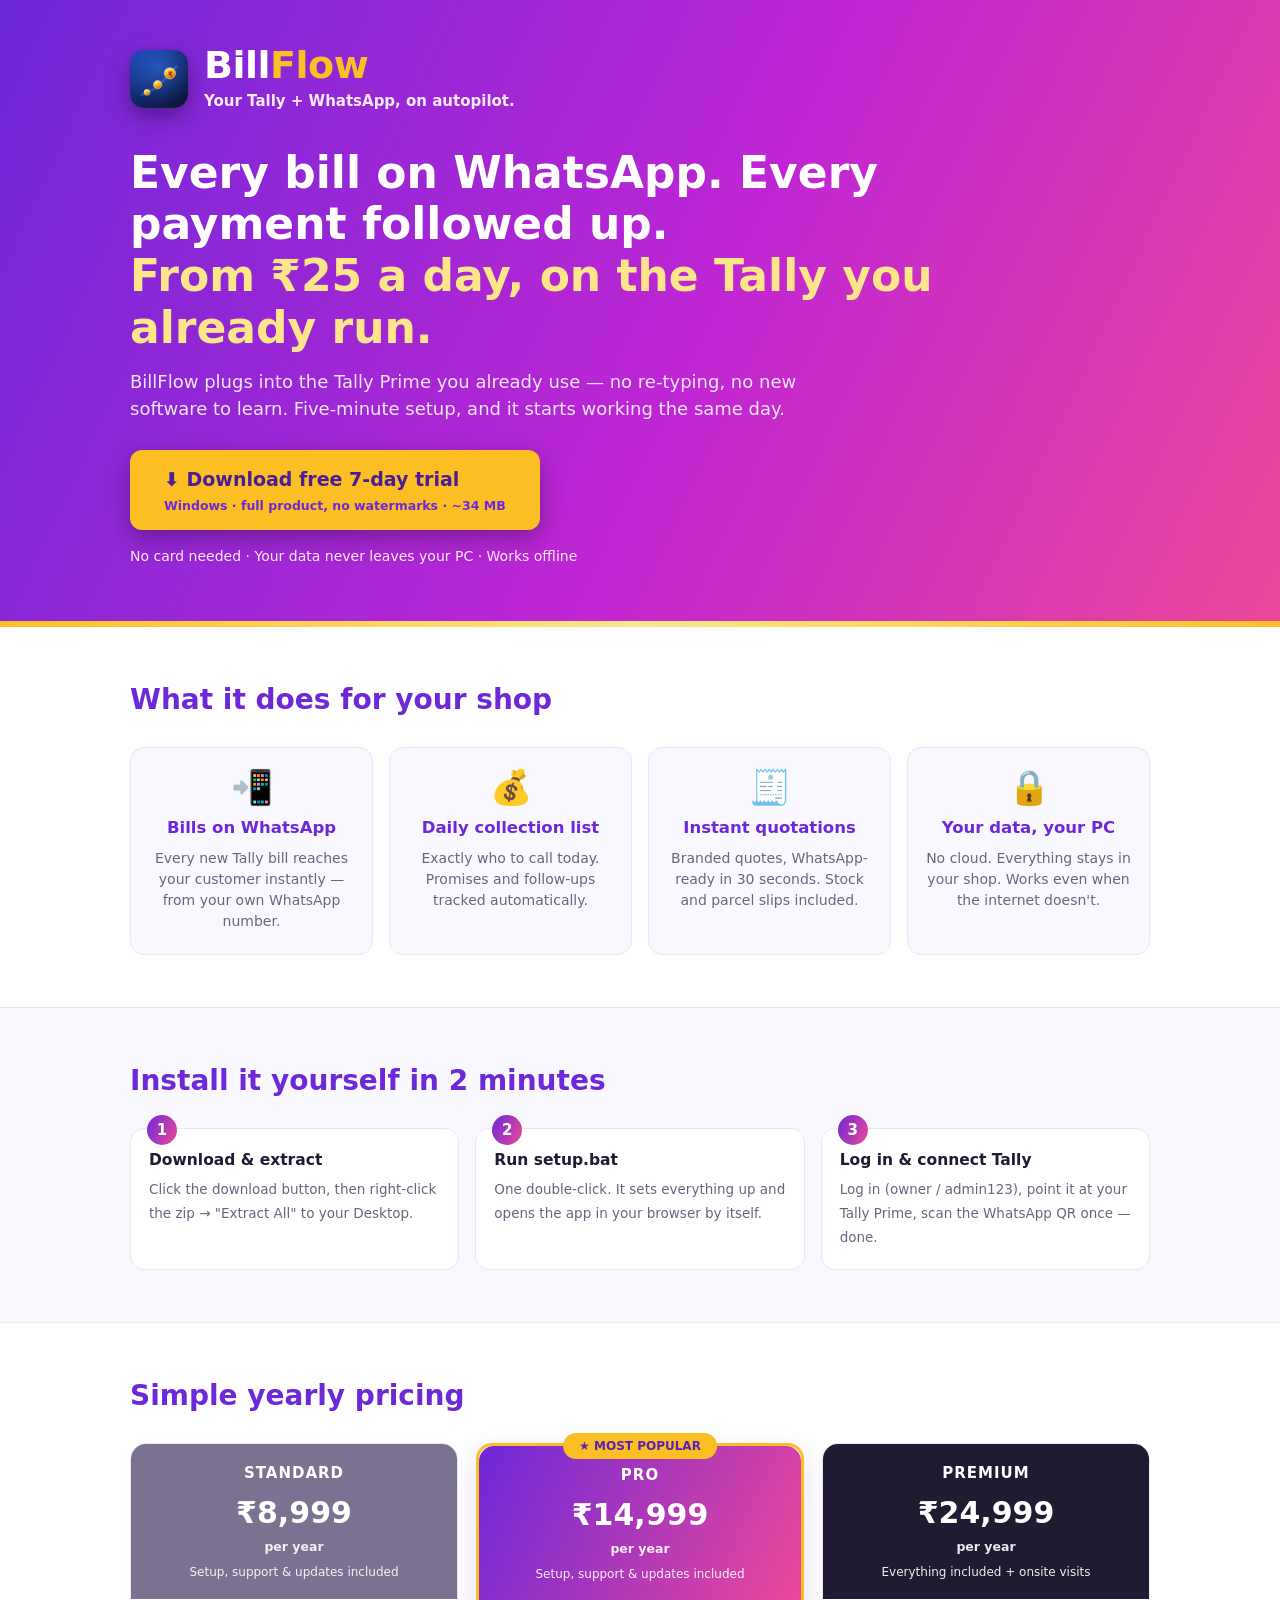
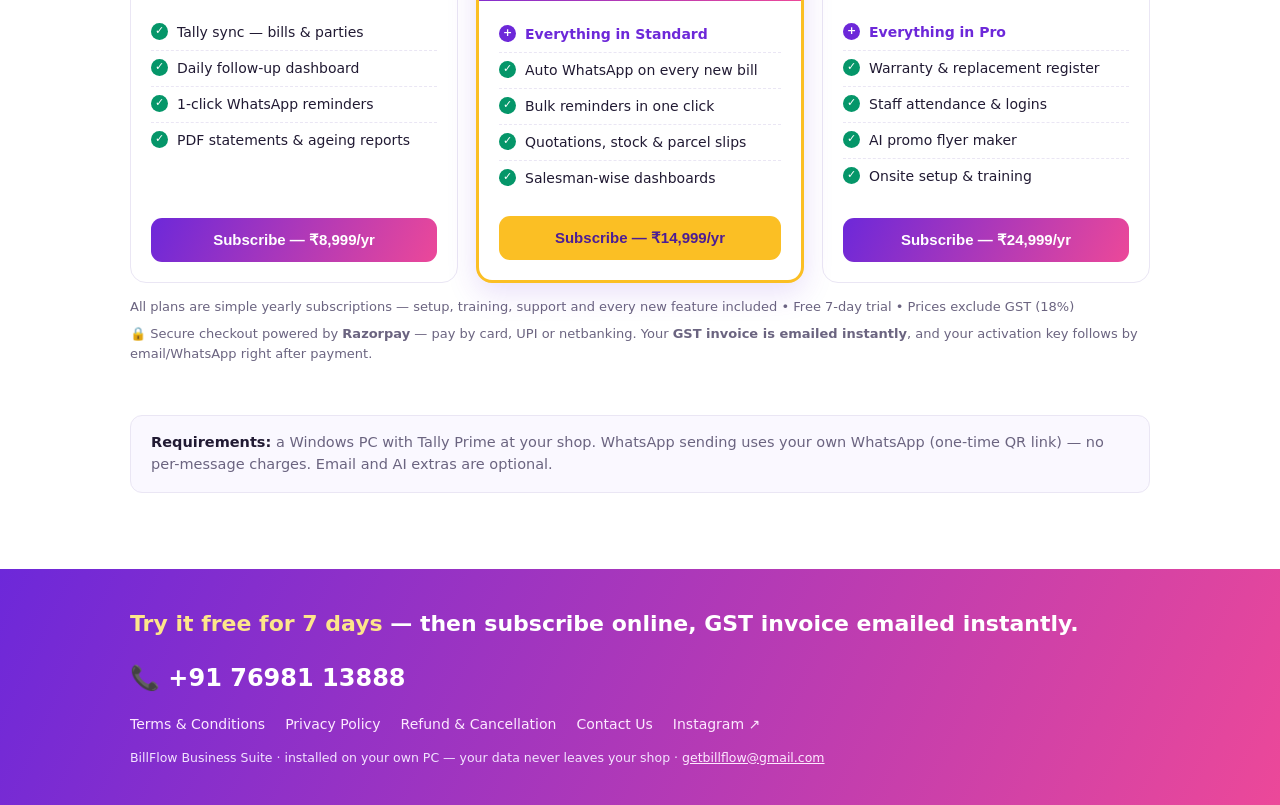
==== index.html @ 94cee465 "Swap LinkedIn for Instagram across site" ====
<!DOCTYPE html>
<html lang="en">
<head>
<meta charset="UTF-8">
<meta name="viewport" content="width=device-width, initial-scale=1">
<title>BillFlow — Your Tally + WhatsApp, on autopilot</title>
<meta name="description" content="BillFlow sends every Tally bill on WhatsApp and follows up every payment, automatically. Free 7-day trial for Windows + Tally Prime.">
<link rel="icon" href="icon.svg" type="image/svg+xml">
<style>
  :root{
    --g1:#6d28d9; --g2:#c026d3; --g3:#ec4899;
    --gold:#fbbf24; --gold-lt:#fde68a;
    --ink:#211a33; --muted:#6b6480; --line:#eae6f4; --bg:#faf8ff; --green:#059669;
  }
  *{margin:0;padding:0;box-sizing:border-box}
  body{font-family:'Segoe UI',system-ui,Arial,sans-serif;color:var(--ink);background:#fff;line-height:1.5}
  .wrap{max-width:1060px;margin:0 auto;padding:0 20px}

  header{background:linear-gradient(115deg,var(--g1) 0%,var(--g2) 55%,var(--g3) 100%);color:#fff;padding:46px 0 60px;position:relative}
  header::after{content:"";position:absolute;left:0;right:0;bottom:0;height:6px;background:linear-gradient(90deg,var(--gold),var(--gold-lt),var(--gold))}
  .brandrow{display:flex;align-items:center;gap:16px;margin-bottom:34px}
  .brandrow img{width:58px;height:58px;border-radius:14px;box-shadow:0 8px 22px rgba(0,0,0,.35)}
  .brandname{font-size:38px;font-weight:800;letter-spacing:-.5px;line-height:1}
  .brandname span{color:var(--gold)}
  .brandtag{font-size:15px;color:#fde9ff;margin-top:6px;font-weight:600}
  h1{font-size:clamp(28px,4.5vw,44px);font-weight:800;line-height:1.18;max-width:820px}
  h1 em{color:var(--gold-lt);font-style:normal}
  .sub{margin-top:14px;font-size:18px;color:#f3e4ff;max-width:720px}
  .cta{display:inline-block;margin-top:28px;background:var(--gold);color:#4c1d95;font-size:19px;font-weight:800;
       padding:15px 34px;border-radius:12px;text-decoration:none;box-shadow:0 8px 24px rgba(0,0,0,.3)}
  .cta:hover{background:var(--gold-lt)}
  .cta small{display:block;font-size:12.5px;font-weight:600;margin-top:3px;color:#6d28d9}
  .trust{margin-top:16px;font-size:14px;color:#fde9ff}

  section{padding:52px 0}
  section h2{font-size:28px;font-weight:800;color:var(--g1);margin-bottom:26px}
  .cards{display:grid;grid-template-columns:repeat(auto-fit,minmax(220px,1fr));gap:16px}
  .card{background:var(--bg);border:1px solid var(--line);border-radius:14px;padding:22px 18px;text-align:center}
  .card .ico{font-size:34px;line-height:1}
  .card h3{font-size:16.5px;font-weight:800;color:var(--g1);margin-top:12px}
  .card p{font-size:14px;color:var(--muted);margin-top:7px}

  .steps{background:var(--bg);border-top:1px solid var(--line);border-bottom:1px solid var(--line)}
  .steps ol{list-style:none;display:grid;grid-template-columns:repeat(auto-fit,minmax(240px,1fr));gap:16px;counter-reset:s}
  .steps li{background:#fff;border:1px solid var(--line);border-radius:14px;padding:20px 18px;counter-increment:s;position:relative}
  .steps li::before{content:counter(s);position:absolute;top:-14px;left:16px;width:30px;height:30px;border-radius:50%;
    background:linear-gradient(115deg,var(--g1),var(--g3));color:#fff;font-weight:800;display:flex;align-items:center;justify-content:center;font-size:15px}
  .steps li b{display:block;margin-bottom:5px;color:var(--ink);font-size:15.5px}
  .steps li span{font-size:13.5px;color:var(--muted)}

  .pricing{display:grid;grid-template-columns:repeat(auto-fit,minmax(250px,1fr));gap:18px;align-items:stretch}
  .tier{border:1px solid var(--line);border-radius:16px;display:flex;flex-direction:column;background:#fff;overflow:visible}
  .tier .top{padding:18px;color:#fff;text-align:center;border-radius:15px 15px 0 0}
  .tier.std .top{background:#7a7290}
  .tier.pro .top{background:linear-gradient(115deg,var(--g1),var(--g3))}
  .tier.prm .top{background:var(--ink)}
  .tier .nm{font-size:15px;font-weight:800;letter-spacing:1px}
  .tier .pr{font-size:30px;font-weight:800;margin-top:5px}
  .tier .pr span{display:block;font-size:12.5px;font-weight:600;opacity:.9;margin-top:3px}
  .tier .amc{font-size:12px;margin-top:6px;opacity:.92}
  .tier ul{list-style:none;padding:16px 20px;flex:1}
  .tier li{font-size:14px;padding:7px 0 7px 26px;position:relative;border-bottom:1px dashed var(--line)}
  .tier li:last-child{border-bottom:none}
  .tier li::before{content:"✓";position:absolute;left:0;top:8px;width:17px;height:17px;border-radius:50%;
    background:var(--green);color:#fff;font-size:11px;font-weight:800;display:flex;align-items:center;justify-content:center}
  .tier li.plus{font-weight:800;color:var(--g1)}
  .tier li.plus::before{background:var(--g1);content:"+"}
  .tier.pro{border:3px solid var(--gold);box-shadow:0 10px 30px rgba(109,40,217,.15);position:relative}
  .badge{position:absolute;top:-13px;left:50%;transform:translateX(-50%);background:var(--gold);color:#5b21b6;
    font-size:12px;font-weight:800;padding:4px 16px;border-radius:20px;white-space:nowrap}
  .pricenote{margin-top:14px;font-size:13px;color:var(--muted)}

  .req{font-size:14.5px;color:var(--muted);background:var(--bg);border:1px solid var(--line);border-radius:12px;padding:16px 20px}
  .req b{color:var(--ink)}

  footer{background:linear-gradient(115deg,var(--g1),var(--g3));color:#fff;padding:38px 0;margin-top:24px}
  footer .frow{display:flex;justify-content:space-between;align-items:center;gap:20px;flex-wrap:wrap}
  footer .fcta{font-size:22px;font-weight:800}
  footer .fcta span{color:var(--gold-lt)}
  footer .fphone{font-size:24px;font-weight:800;white-space:nowrap}
  footer .fsmall{margin-top:14px;font-size:12.5px;color:#f3e4ff}
</style>
</head>
<body>

<header>
  <div class="wrap">
    <div class="brandrow">
      <img src="icon.svg" alt="BillFlow logo">
      <div>
        <div class="brandname">Bill<span>Flow</span></div>
        <div class="brandtag">Your Tally + WhatsApp, on autopilot.</div>
      </div>
    </div>
    <h1>Every bill on WhatsApp. Every payment followed up.<br><em>From ₹25 a day, on the Tally you already run.</em></h1>
    <p class="sub">BillFlow plugs into the Tally Prime you already use — no re-typing, no new software to learn. Five-minute setup, and it starts working the same day.</p>
    <a class="cta" href="BillFlow-Trial-Setup.zip" download>⬇ Download free 7-day trial
      <small>Windows · full product, no watermarks · ~34 MB</small></a>
    <div class="trust">No card needed · Your data never leaves your PC · Works offline</div>
  </div>
</header>

<section>
  <div class="wrap">
    <h2>What it does for your shop</h2>
    <div class="cards">
      <div class="card"><div class="ico">📲</div><h3>Bills on WhatsApp</h3><p>Every new Tally bill reaches your customer instantly — from your own WhatsApp number.</p></div>
      <div class="card"><div class="ico">💰</div><h3>Daily collection list</h3><p>Exactly who to call today. Promises and follow-ups tracked automatically.</p></div>
      <div class="card"><div class="ico">🧾</div><h3>Instant quotations</h3><p>Branded quotes, WhatsApp-ready in 30 seconds. Stock and parcel slips included.</p></div>
      <div class="card"><div class="ico">🔒</div><h3>Your data, your PC</h3><p>No cloud. Everything stays in your shop. Works even when the internet doesn't.</p></div>
    </div>
  </div>
</section>

<section class="steps">
  <div class="wrap">
    <h2>Install it yourself in 2 minutes</h2>
    <ol>
      <li><b>Download &amp; extract</b><span>Click the download button, then right-click the zip → "Extract All" to your Desktop.</span></li>
      <li><b>Run setup.bat</b><span>One double-click. It sets everything up and opens the app in your browser by itself.</span></li>
      <li><b>Log in &amp; connect Tally</b><span>Log in (owner / admin123), point it at your Tally Prime, scan the WhatsApp QR once — done.</span></li>
    </ol>
  </div>
</section>

<section id="pricing">
  <div class="wrap">
    <h2>Simple yearly pricing</h2>
    <div class="pricing">
      <div class="tier std">
        <div class="top"><div class="nm">STANDARD</div><div class="pr">₹8,999 <span>per year</span></div><div class="amc">Setup, support &amp; updates included</div></div>
        <ul>
          <li>Tally sync — bills &amp; parties</li>
          <li>Daily follow-up dashboard</li>
          <li>1-click WhatsApp reminders</li>
          <li>PDF statements &amp; ageing reports</li>
        </ul>
        <button type="button" onclick="subscribe('standard')" style="display:block;margin:4px 20px 20px;padding:13px;text-align:center;background:linear-gradient(115deg,#6d28d9,#ec4899);color:#fff;font-weight:800;border:none;border-radius:11px;font-size:15px;cursor:pointer">Subscribe — ₹8,999/yr</button>
      </div>
      <div class="tier pro">
        <div class="badge">★ MOST POPULAR</div>
        <div class="top"><div class="nm">PRO</div><div class="pr">₹14,999 <span>per year</span></div><div class="amc">Setup, support &amp; updates included</div></div>
        <ul>
          <li class="plus">Everything in Standard</li>
          <li>Auto WhatsApp on every new bill</li>
          <li>Bulk reminders in one click</li>
          <li>Quotations, stock &amp; parcel slips</li>
          <li>Salesman-wise dashboards</li>
        </ul>
        <button type="button" onclick="subscribe('pro')" style="display:block;margin:4px 20px 20px;padding:13px;text-align:center;background:var(--gold);color:#4c1d95;font-weight:800;border:none;border-radius:11px;font-size:15px;cursor:pointer">Subscribe — ₹14,999/yr</button>
      </div>
      <div class="tier prm">
        <div class="top"><div class="nm">PREMIUM</div><div class="pr">₹24,999 <span>per year</span></div><div class="amc">Everything included + onsite visits</div></div>
        <ul>
          <li class="plus">Everything in Pro</li>
          <li>Warranty &amp; replacement register</li>
          <li>Staff attendance &amp; logins</li>
          <li>AI promo flyer maker</li>
          <li>Onsite setup &amp; training</li>
        </ul>
        <button type="button" onclick="subscribe('premium')" style="display:block;margin:4px 20px 20px;padding:13px;text-align:center;background:linear-gradient(115deg,#6d28d9,#ec4899);color:#fff;font-weight:800;border:none;border-radius:11px;font-size:15px;cursor:pointer">Subscribe — ₹24,999/yr</button>
      </div>
    </div>
    <p class="pricenote">All plans are simple yearly subscriptions — setup, training, support and every new feature included • Free 7-day trial • Prices exclude GST (18%)</p>
    <p class="pricenote" style="margin-top:8px">🔒 Secure checkout powered by <strong>Razorpay</strong> — pay by card, UPI or netbanking. Your <strong>GST invoice is emailed instantly</strong>, and your activation key follows by email/WhatsApp right after payment.</p>
  </div>
</section>

<section style="padding-top:0">
  <div class="wrap">
    <div class="req"><b>Requirements:</b> a Windows PC with Tally Prime at your shop. WhatsApp sending uses your own WhatsApp (one-time QR link) — no per-message charges. Email and AI extras are optional.</div>
  </div>
</section>

<footer>
  <div class="wrap">
    <div class="frow">
      <div class="fcta"><span>Try it free for 7 days</span> — then subscribe online, GST invoice emailed instantly.</div>
      <div class="fphone">📞 +91 76981 13888</div>
    </div>
    <div style="margin-top:18px;display:flex;gap:10px 20px;flex-wrap:wrap;font-size:14px">
      <a href="terms.html" style="color:#fde9ff;text-decoration:none">Terms &amp; Conditions</a>
      <a href="privacy.html" style="color:#fde9ff;text-decoration:none">Privacy Policy</a>
      <a href="refund.html" style="color:#fde9ff;text-decoration:none">Refund &amp; Cancellation</a>
      <a href="contact.html" style="color:#fde9ff;text-decoration:none">Contact Us</a>
      <a href="https://www.instagram.com/getbillflow" target="_blank" rel="noopener" style="color:#fde9ff;text-decoration:none">Instagram ↗</a>
    </div>
    <div class="fsmall" style="margin-top:14px">BillFlow Business Suite · installed on your own PC — your data never leaves your shop · <a href="mailto:getbillflow@gmail.com" style="color:#fde9ff">getbillflow@gmail.com</a></div>
  </div>
</footer>

<script>
  // ===== Razorpay payment links =====
  // Create one Razorpay "Payment Page" per plan (Dashboard -> Payment Pages), turn ON
  // "Send GST invoice", then paste each page's URL between the quotes below.
  // Leave a URL blank until it's ready -- that button then shows a friendly "call us"
  // message instead of a broken link, so the site is never broken.
  var PLANS = {
    standard: { name: 'Standard', price: '₹8,999',  url: '' },
    pro:      { name: 'Pro',      price: '₹14,999', url: '' },
    premium:  { name: 'Premium',  price: '₹24,999', url: '' }
  };
  function subscribe(k){
    var p = PLANS[k]; if(!p) return false;
    if(p.url){ window.location.href = p.url; }
    else { alert('Online payment for the ' + p.name + ' plan (' + p.price + '/year) is being set up.\n\nTo subscribe right now, call or WhatsApp +91 76981 13888 — we will send you a secure Razorpay payment link and your GST invoice.'); }
    return false;
  }
</script>
</body>
</html>
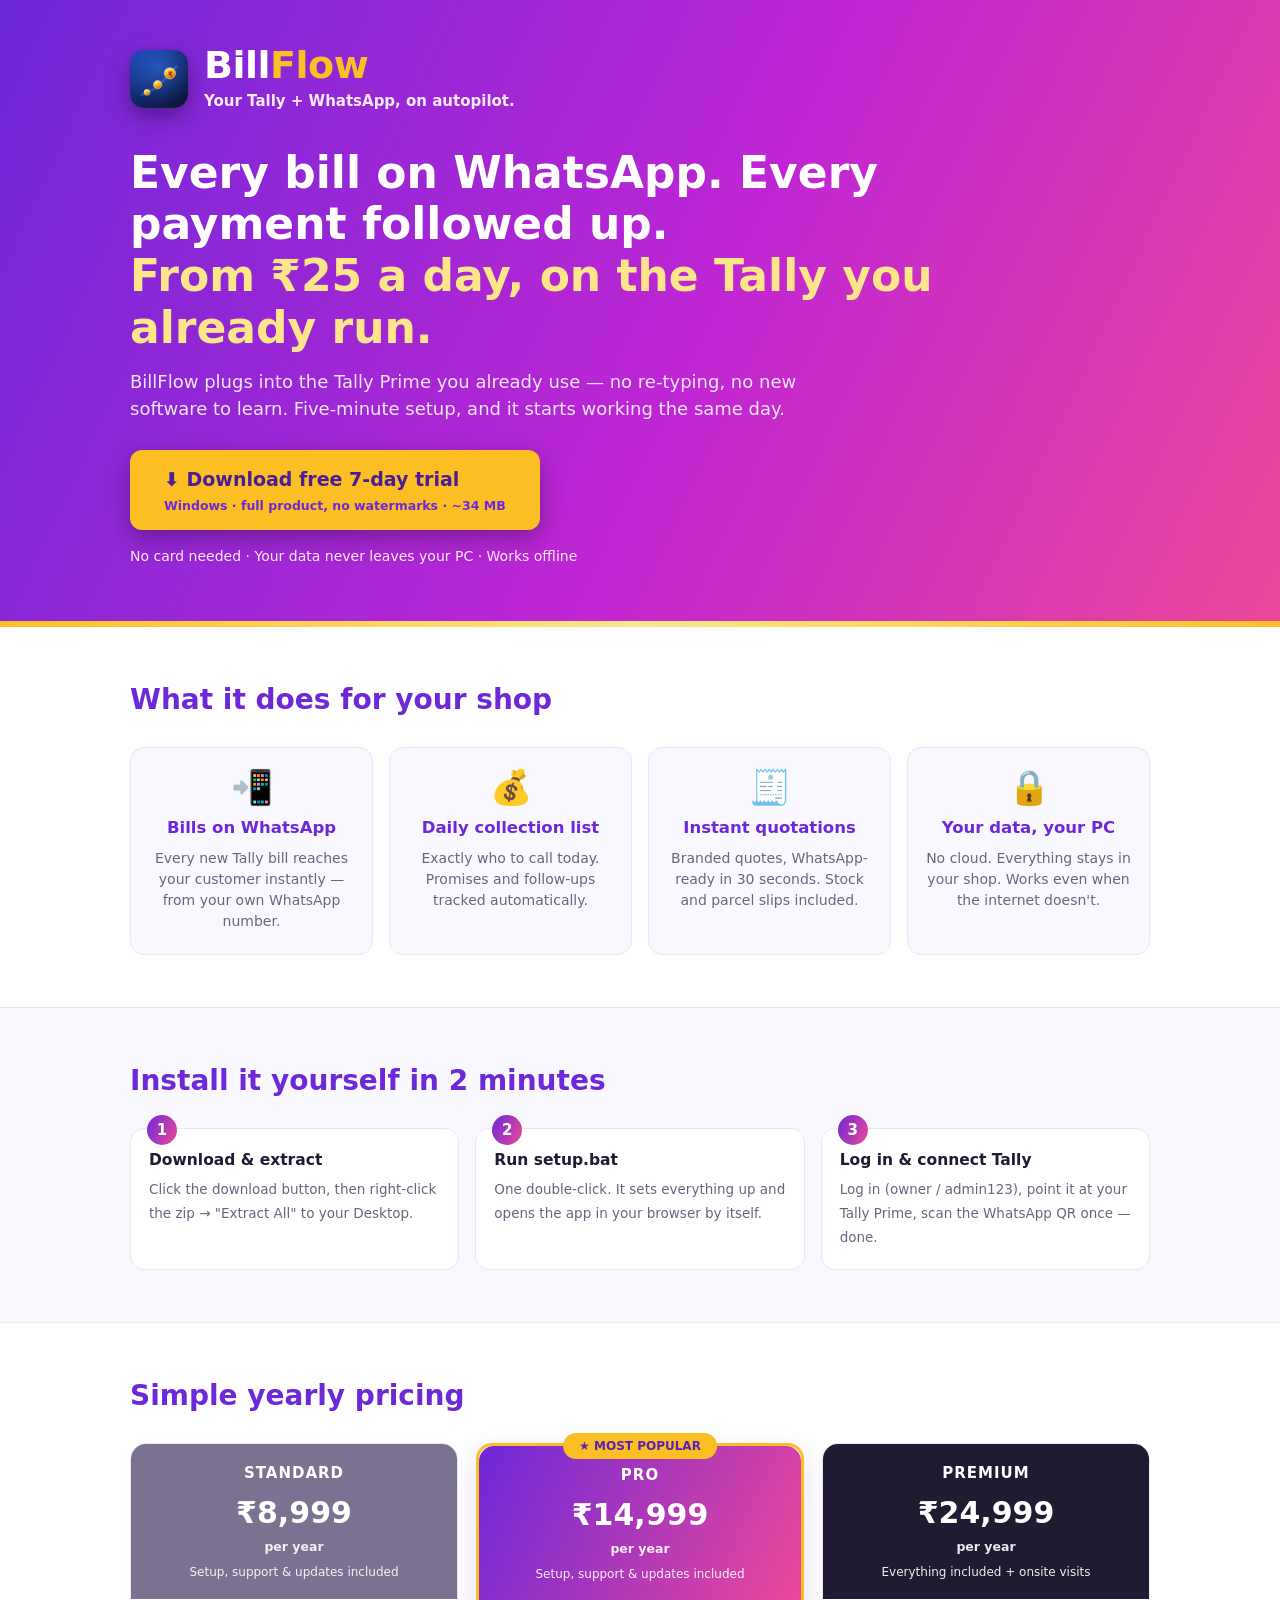
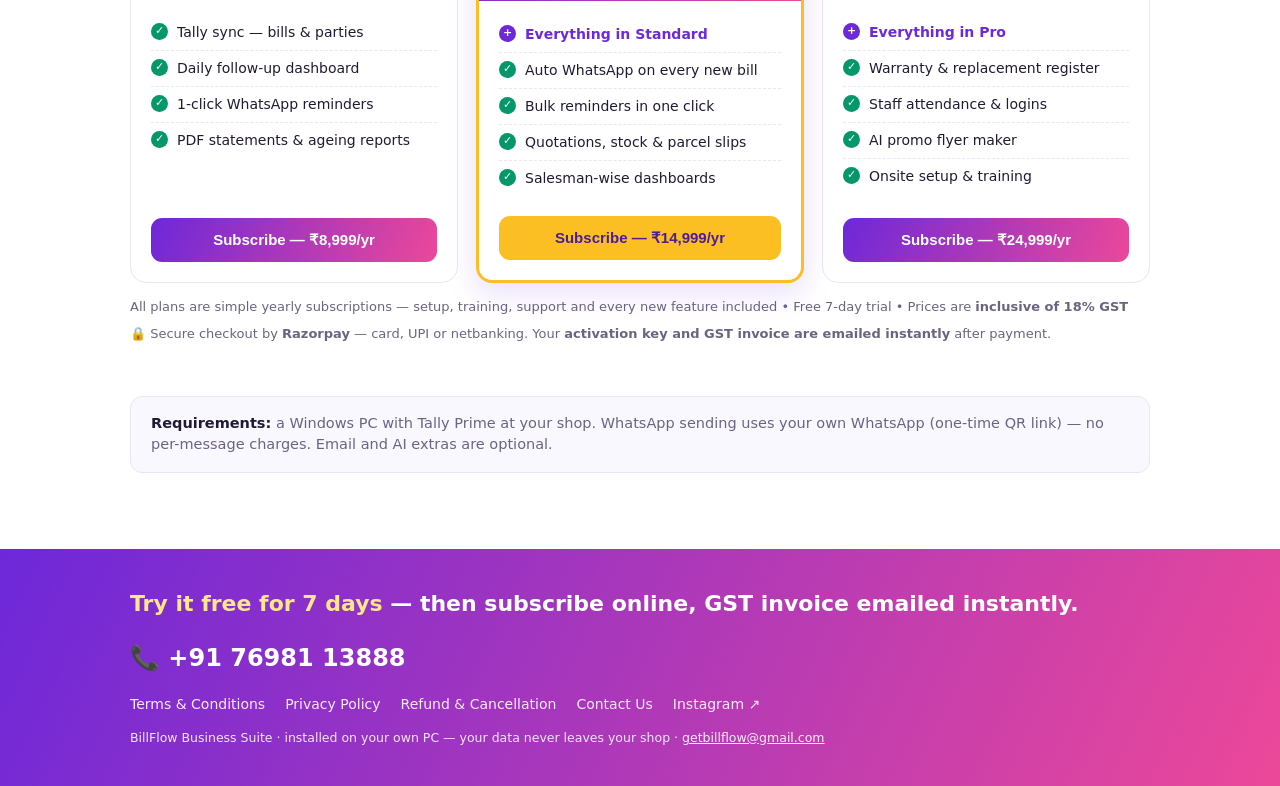
==== commit 41a4e5c3: "Checkout: collect business+email, show issued key, GST-inclusive copy" ====
--- a/index.html
+++ b/index.html
@@ -86,7 +86,19 @@
 <header>
   <div class="wrap">
     <div class="brandrow">
-      <img src="icon.svg" alt="BillFlow logo">
+      <svg viewBox="0 0 512 512" xmlns="http://www.w3.org/2000/svg" role="img" aria-label="BillFlow logo" style="width:58px;height:58px;border-radius:14px;box-shadow:0 8px 22px rgba(0,0,0,.35);display:block;flex:none">
+        <defs>
+          <linearGradient id="hbg" x1="0" y1="0" x2="1" y2="1"><stop offset="0" stop-color="#1e40af"/><stop offset="0.55" stop-color="#102363"/><stop offset="1" stop-color="#0a1330"/></linearGradient>
+          <radialGradient id="hglow" cx="0.5" cy="0.30" r="0.65"><stop offset="0" stop-color="#3b82f6" stop-opacity="0.5"/><stop offset="1" stop-color="#3b82f6" stop-opacity="0"/></radialGradient>
+          <linearGradient id="hgold" x1="0" y1="0" x2="0.4" y2="1"><stop offset="0" stop-color="#fef3c7"/><stop offset="0.5" stop-color="#fbbf24"/><stop offset="1" stop-color="#d97706"/></linearGradient>
+        </defs>
+        <rect width="512" height="512" rx="112" fill="url(#hbg)"/><rect width="512" height="512" rx="112" fill="url(#hglow)"/>
+        <path d="M104 396 C 196 366, 250 326, 300 264 C 346 208, 372 174, 412 144" fill="none" stroke="#38bdf8" stroke-opacity="0.24" stroke-width="26" stroke-linecap="round"/>
+        <circle cx="150" cy="374" r="27" fill="url(#hgold)"/><circle cx="150" cy="374" r="27" fill="none" stroke="#fff7e0" stroke-opacity="0.55" stroke-width="4"/><circle cx="141" cy="365" r="7" fill="#ffffff" fill-opacity="0.45"/>
+        <circle cx="244" cy="306" r="37" fill="url(#hgold)"/><circle cx="244" cy="306" r="37" fill="none" stroke="#fff7e0" stroke-opacity="0.55" stroke-width="5"/><circle cx="232" cy="294" r="9" fill="#ffffff" fill-opacity="0.45"/>
+        <circle cx="352" cy="206" r="50" fill="url(#hgold)"/><circle cx="352" cy="206" r="50" fill="none" stroke="#fff7e0" stroke-opacity="0.6" stroke-width="6"/>
+        <text x="352" y="212" font-family="Georgia, serif" font-size="60" font-weight="700" fill="#7c2d12" text-anchor="middle" dominant-baseline="central">&#8377;</text>
+      </svg>
       <div>
         <div class="brandname">Bill<span>Flow</span></div>
         <div class="brandtag">Your Tally + WhatsApp, on autopilot.</div>
@@ -161,8 +173,8 @@
         <button type="button" onclick="subscribe('premium')" style="display:block;margin:4px 20px 20px;padding:13px;text-align:center;background:linear-gradient(115deg,#6d28d9,#ec4899);color:#fff;font-weight:800;border:none;border-radius:11px;font-size:15px;cursor:pointer">Subscribe — ₹24,999/yr</button>
       </div>
     </div>
-    <p class="pricenote">All plans are simple yearly subscriptions — setup, training, support and every new feature included • Free 7-day trial • Prices exclude GST (18%)</p>
-    <p class="pricenote" style="margin-top:8px">🔒 Secure checkout powered by <strong>Razorpay</strong> — pay by card, UPI or netbanking. Your <strong>GST invoice is emailed instantly</strong>, and your activation key follows by email/WhatsApp right after payment.</p>
+    <p class="pricenote">All plans are simple yearly subscriptions — setup, training, support and every new feature included • Free 7-day trial • Prices are <strong>inclusive of 18% GST</strong></p>
+    <p class="pricenote" style="margin-top:8px">🔒 Secure checkout by <strong>Razorpay</strong> — card, UPI or netbanking. Your <strong>activation key and GST invoice are emailed instantly</strong> after payment.</p>
   </div>
 </section>
 
@@ -189,22 +201,106 @@
   </div>
 </footer>
 
+<!-- Subscribe modal: collects business name + email, then shows the issued key -->
+<div id="bfModal" style="display:none;position:fixed;inset:0;background:rgba(20,10,40,.55);z-index:9999;align-items:center;justify-content:center;padding:20px">
+  <div style="background:#fff;border-radius:16px;max-width:430px;width:100%;padding:26px;box-shadow:0 20px 60px rgba(0,0,0,.35)">
+    <div id="bfForm">
+      <h3 style="margin:0 0 4px;font-size:20px;color:#6d28d9">Subscribe to <span id="bfPlan"></span></h3>
+      <p style="margin:0 0 16px;color:#6b6480;font-size:14px">Your activation key and GST invoice are emailed here the moment your payment succeeds.</p>
+      <label style="display:block;font-size:13px;font-weight:700;margin-bottom:4px;color:#374151">Business name <span style="color:#dc2626">*</span></label>
+      <input id="bfBiz" placeholder="e.g. Sharma Traders" autocomplete="organization" style="width:100%;padding:11px;border:1px solid #ddd;border-radius:9px;margin-bottom:12px;font-size:15px;box-sizing:border-box">
+      <label style="display:block;font-size:13px;font-weight:700;margin-bottom:4px;color:#374151">Email <span style="color:#dc2626">*</span></label>
+      <input id="bfEmail" type="email" placeholder="you@business.com" autocomplete="email" style="width:100%;padding:11px;border:1px solid #ddd;border-radius:9px;margin-bottom:6px;font-size:15px;box-sizing:border-box">
+      <div id="bfErr" style="color:#dc2626;font-size:13px;min-height:18px"></div>
+      <button id="bfGo" type="button" style="width:100%;margin-top:6px;padding:13px;background:linear-gradient(115deg,#6d28d9,#ec4899);color:#fff;font-weight:800;border:none;border-radius:11px;font-size:15px;cursor:pointer">Continue to payment →</button>
+      <button type="button" onclick="bfClose()" style="width:100%;margin-top:6px;padding:9px;background:transparent;color:#6b6480;border:none;font-size:13px;cursor:pointer">Cancel</button>
+    </div>
+    <div id="bfDone" style="display:none;text-align:center">
+      <div style="font-size:42px">✅</div>
+      <h3 style="margin:6px 0 4px;color:#059669;font-size:20px">Payment successful!</h3>
+      <p style="margin:0 0 14px;color:#6b6480;font-size:14px">Your key and GST invoice were emailed to <b id="bfDoneEmail"></b>. Keep this key safe:</p>
+      <div id="bfKey" style="font-size:19px;font-weight:800;letter-spacing:1px;background:#faf5ff;border:1px solid #e9d5ff;border-radius:10px;padding:14px;word-break:break-all;color:#4c1d95"></div>
+      <p style="margin:12px 0 0;color:#6b6480;font-size:13px">Open BillFlow → the licence screen → enter your business name and paste this key.</p>
+      <button type="button" onclick="bfClose()" style="width:100%;margin-top:16px;padding:12px;background:#6d28d9;color:#fff;font-weight:700;border:none;border-radius:11px;font-size:15px;cursor:pointer">Done</button>
+    </div>
+  </div>
+</div>
+
+<script src="https://checkout.razorpay.com/v1/checkout.js"></script>
 <script>
-  // ===== Razorpay payment links =====
-  // Create one Razorpay "Payment Page" per plan (Dashboard -> Payment Pages), turn ON
-  // "Send GST invoice", then paste each page's URL between the quotes below.
-  // Leave a URL blank until it's ready -- that button then shows a friendly "call us"
-  // message instead of a broken link, so the site is never broken.
-  var PLANS = {
-    standard: { name: 'Standard', price: '₹8,999',  url: '' },
-    pro:      { name: 'Pro',      price: '₹14,999', url: '' },
-    premium:  { name: 'Premium',  price: '₹24,999', url: '' }
-  };
+  // PAY_API = the deployed BillFlow pay-server. It holds the Razorpay + licence
+  // secrets and issues the key server-side; only the public key_id reaches this page.
+  var PAY_API = 'https://billflow-pay-server.onrender.com';
+  var PLAN_LABEL = { standard: 'Standard', pro: 'Pro', premium: 'Premium' };
+  var bfPlanKey = null;
+
   function subscribe(k){
-    var p = PLANS[k]; if(!p) return false;
-    if(p.url){ window.location.href = p.url; }
-    else { alert('Online payment for the ' + p.name + ' plan (' + p.price + '/year) is being set up.\n\nTo subscribe right now, call or WhatsApp +91 76981 13888 — we will send you a secure Razorpay payment link and your GST invoice.'); }
+    if(!PAY_API){ alert('Online payment is being set up. To subscribe now, call or WhatsApp +91 76981 13888.'); return false; }
+    bfPlanKey = k;
+    document.getElementById('bfPlan').textContent = PLAN_LABEL[k] || k;
+    document.getElementById('bfForm').style.display = 'block';
+    document.getElementById('bfDone').style.display = 'none';
+    document.getElementById('bfErr').textContent = '';
+    document.getElementById('bfModal').style.display = 'flex';
+    document.getElementById('bfBiz').focus();
     return false;
+  }
+  function bfClose(){ document.getElementById('bfModal').style.display = 'none'; }
+
+  document.getElementById('bfGo').addEventListener('click', function(){
+    var biz = document.getElementById('bfBiz').value.trim();
+    var email = document.getElementById('bfEmail').value.trim();
+    var err = document.getElementById('bfErr');
+    if(!biz){ err.textContent = 'Please enter your business name (your licence is issued to it).'; return; }
+    if(!/^[^@\s]+@[^@\s]+\.[^@\s]+$/.test(email)){ err.textContent = 'Please enter a valid email — your key is sent here.'; return; }
+    err.textContent = 'Starting secure checkout…';
+    startPayment(bfPlanKey, biz, email);
+  });
+
+  function startPayment(k, business, email){
+    var base = PAY_API.replace(/\/+$/, '');
+    fetch(base + '/api/create-order', {
+      method: 'POST', headers: { 'Content-Type': 'application/json' },
+      body: JSON.stringify({ plan: k, business: business, email: email })
+    })
+    .then(function(r){ return r.json(); })
+    .then(function(o){
+      if(!o || !o.ok){ throw new Error((o && o.error) || 'Could not start the payment.'); }
+      var rzp = new Razorpay({
+        key: o.key_id, order_id: o.order_id, amount: o.amount, currency: o.currency,
+        name: 'BillFlow', description: o.name || 'BillFlow subscription',
+        image: 'https://getbillflow.github.io/icon.svg', theme: { color: '#6d28d9' },
+        prefill: { email: email, name: business },
+        handler: function(resp){
+          fetch(base + '/api/verify-payment', {
+            method: 'POST', headers: { 'Content-Type': 'application/json' },
+            body: JSON.stringify(resp)
+          })
+          .then(function(r){ return r.json(); })
+          .then(function(v){
+            if(v && v.ok && v.license_key){
+              document.getElementById('bfForm').style.display = 'none';
+              document.getElementById('bfKey').textContent = v.license_key;
+              document.getElementById('bfDoneEmail').textContent = v.email || email;
+              document.getElementById('bfDone').style.display = 'block';
+              document.getElementById('bfModal').style.display = 'flex';
+            } else if (v && v.ok){
+              alert('✅ Payment received! Your key will be emailed to you shortly. Payment ID: ' + (resp.razorpay_payment_id || ''));
+              bfClose();
+            } else {
+              alert('⚠️ Payment received but not auto-verified. Please call +91 76981 13888 with Payment ID ' + (resp.razorpay_payment_id || '') + '.');
+            }
+          })
+          .catch(function(){ alert('Payment received; verification is pending. Call +91 76981 13888 with Payment ID ' + (resp.razorpay_payment_id || '') + '.'); });
+        },
+        modal: { ondismiss: function(){ document.getElementById('bfErr').textContent = ''; } }
+      });
+      rzp.on('payment.failed', function(resp){
+        document.getElementById('bfErr').textContent = 'Payment failed: ' + (resp.error && resp.error.description ? resp.error.description : 'please try again.');
+      });
+      rzp.open();
+    })
+    .catch(function(e){ document.getElementById('bfErr').textContent = 'Could not start payment: ' + e.message + '. Call +91 76981 13888.'; });
   }
 </script>
 </body>
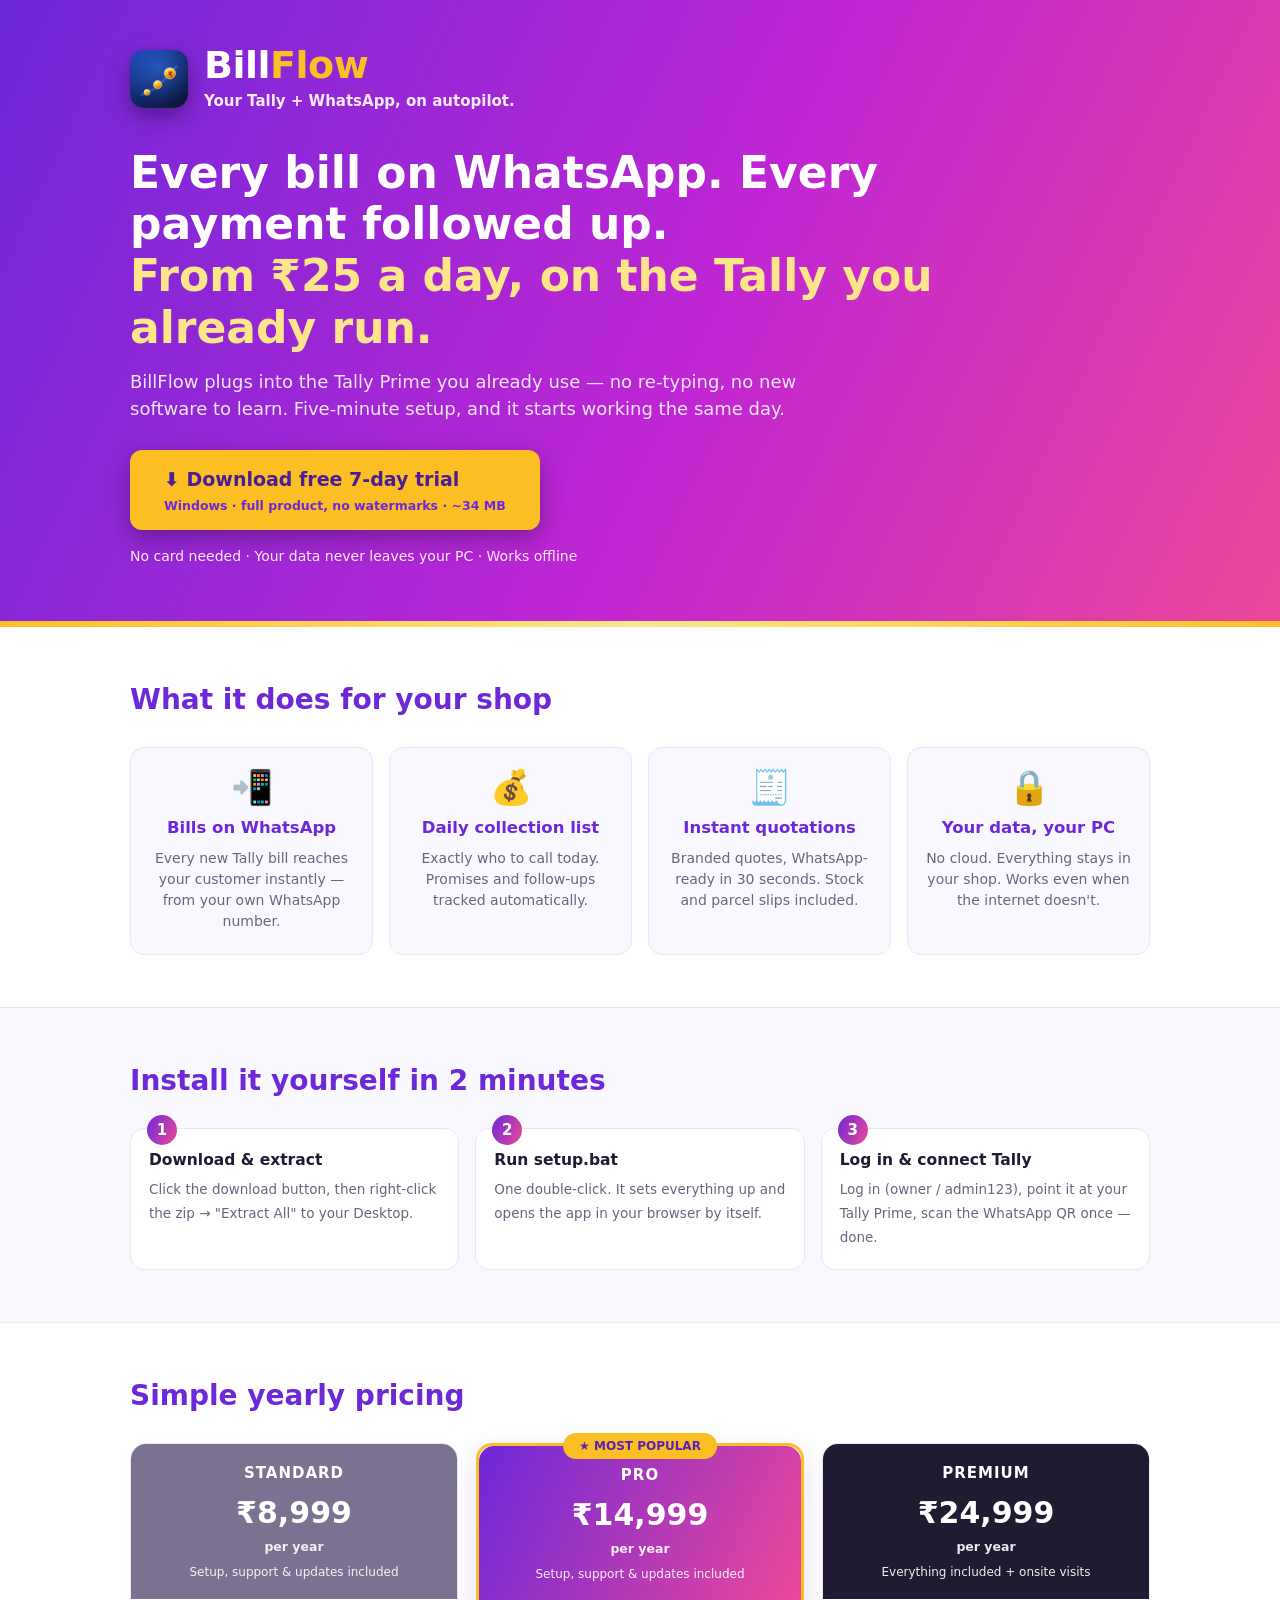
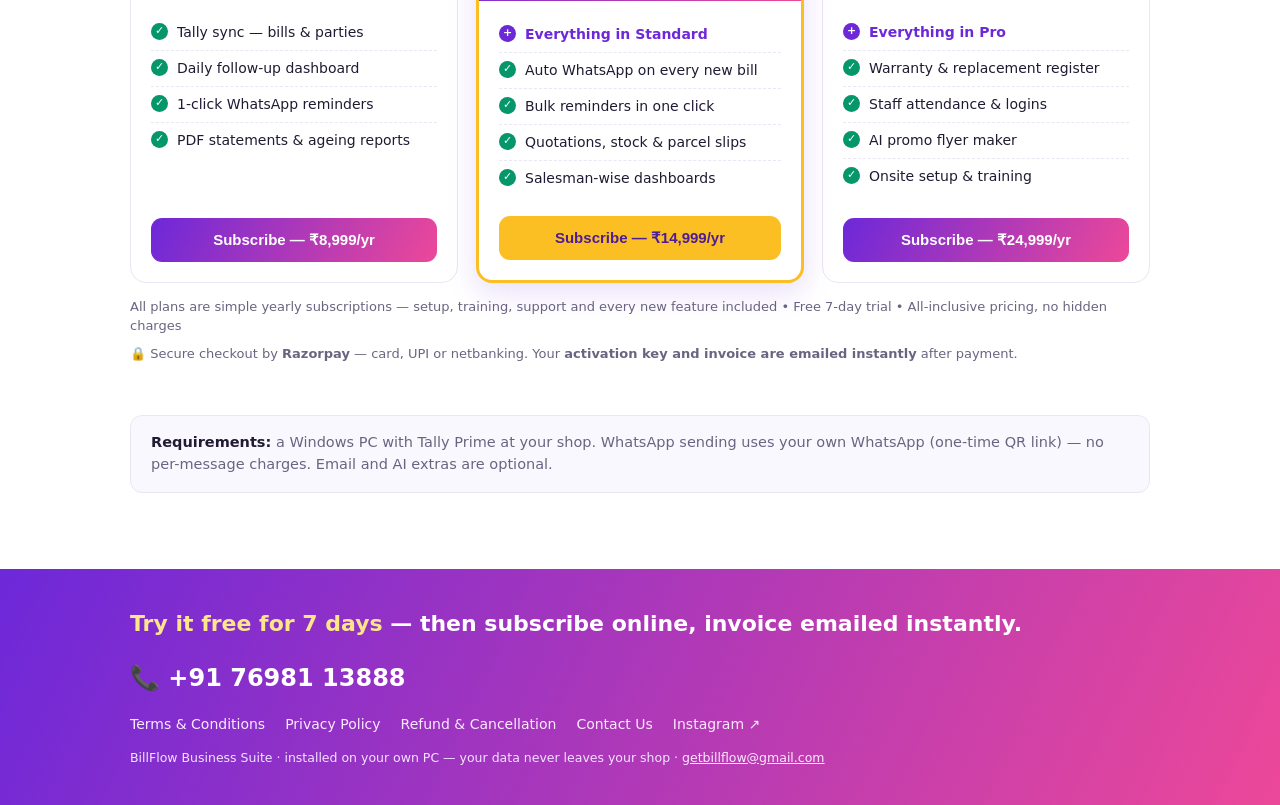
==== commit 727417c0: "Remove GST wording across site, legal pages, thank-you (unregistered)" ====
--- a/index.html
+++ b/index.html
@@ -173,8 +173,8 @@
         <button type="button" onclick="subscribe('premium')" style="display:block;margin:4px 20px 20px;padding:13px;text-align:center;background:linear-gradient(115deg,#6d28d9,#ec4899);color:#fff;font-weight:800;border:none;border-radius:11px;font-size:15px;cursor:pointer">Subscribe — ₹24,999/yr</button>
       </div>
     </div>
-    <p class="pricenote">All plans are simple yearly subscriptions — setup, training, support and every new feature included • Free 7-day trial • Prices are <strong>inclusive of 18% GST</strong></p>
-    <p class="pricenote" style="margin-top:8px">🔒 Secure checkout by <strong>Razorpay</strong> — card, UPI or netbanking. Your <strong>activation key and GST invoice are emailed instantly</strong> after payment.</p>
+    <p class="pricenote">All plans are simple yearly subscriptions — setup, training, support and every new feature included • Free 7-day trial • All-inclusive pricing, no hidden charges</p>
+    <p class="pricenote" style="margin-top:8px">🔒 Secure checkout by <strong>Razorpay</strong> — card, UPI or netbanking. Your <strong>activation key and invoice are emailed instantly</strong> after payment.</p>
   </div>
 </section>
 
@@ -187,7 +187,7 @@
 <footer>
   <div class="wrap">
     <div class="frow">
-      <div class="fcta"><span>Try it free for 7 days</span> — then subscribe online, GST invoice emailed instantly.</div>
+      <div class="fcta"><span>Try it free for 7 days</span> — then subscribe online, invoice emailed instantly.</div>
       <div class="fphone">📞 +91 76981 13888</div>
     </div>
     <div style="margin-top:18px;display:flex;gap:10px 20px;flex-wrap:wrap;font-size:14px">
@@ -206,7 +206,7 @@
   <div style="background:#fff;border-radius:16px;max-width:430px;width:100%;padding:26px;box-shadow:0 20px 60px rgba(0,0,0,.35)">
     <div id="bfForm">
       <h3 style="margin:0 0 4px;font-size:20px;color:#6d28d9">Subscribe to <span id="bfPlan"></span></h3>
-      <p style="margin:0 0 16px;color:#6b6480;font-size:14px">Your activation key and GST invoice are emailed here the moment your payment succeeds.</p>
+      <p style="margin:0 0 16px;color:#6b6480;font-size:14px">Your activation key and invoice are emailed here the moment your payment succeeds.</p>
       <label style="display:block;font-size:13px;font-weight:700;margin-bottom:4px;color:#374151">Business name <span style="color:#dc2626">*</span></label>
       <input id="bfBiz" placeholder="e.g. Sharma Traders" autocomplete="organization" style="width:100%;padding:11px;border:1px solid #ddd;border-radius:9px;margin-bottom:12px;font-size:15px;box-sizing:border-box">
       <label style="display:block;font-size:13px;font-weight:700;margin-bottom:4px;color:#374151">Email <span style="color:#dc2626">*</span></label>
@@ -218,7 +218,7 @@
     <div id="bfDone" style="display:none;text-align:center">
       <div style="font-size:42px">✅</div>
       <h3 style="margin:6px 0 4px;color:#059669;font-size:20px">Payment successful!</h3>
-      <p style="margin:0 0 14px;color:#6b6480;font-size:14px">Your key and GST invoice were emailed to <b id="bfDoneEmail"></b>. Keep this key safe:</p>
+      <p style="margin:0 0 14px;color:#6b6480;font-size:14px">Your key and invoice were emailed to <b id="bfDoneEmail"></b>. Keep this key safe:</p>
       <div id="bfKey" style="font-size:19px;font-weight:800;letter-spacing:1px;background:#faf5ff;border:1px solid #e9d5ff;border-radius:10px;padding:14px;word-break:break-all;color:#4c1d95"></div>
       <p style="margin:12px 0 0;color:#6b6480;font-size:13px">Open BillFlow → the licence screen → enter your business name and paste this key.</p>
       <button type="button" onclick="bfClose()" style="width:100%;margin-top:16px;padding:12px;background:#6d28d9;color:#fff;font-weight:700;border:none;border-radius:11px;font-size:15px;cursor:pointer">Done</button>
@@ -278,15 +278,12 @@
           })
           .then(function(r){ return r.json(); })
           .then(function(v){
-            if(v && v.ok && v.license_key){
-              document.getElementById('bfForm').style.display = 'none';
-              document.getElementById('bfKey').textContent = v.license_key;
-              document.getElementById('bfDoneEmail').textContent = v.email || email;
-              document.getElementById('bfDone').style.display = 'block';
-              document.getElementById('bfModal').style.display = 'flex';
-            } else if (v && v.ok){
-              alert('✅ Payment received! Your key will be emailed to you shortly. Payment ID: ' + (resp.razorpay_payment_id || ''));
-              bfClose();
+            if(v && v.ok){
+              // Pass the key/email to the thank-you page via sessionStorage (kept out of the
+              // URL), then redirect there — a distinct page that ONLY buyers reach, which is
+              // what an ad platform tracks as a conversion.
+              try { if(v.license_key) sessionStorage.setItem('bf_key', v.license_key); sessionStorage.setItem('bf_email', v.email || email); } catch(_){}
+              window.location.href = 'thank-you.html';
             } else {
               alert('⚠️ Payment received but not auto-verified. Please call +91 76981 13888 with Payment ID ' + (resp.razorpay_payment_id || '') + '.');
             }
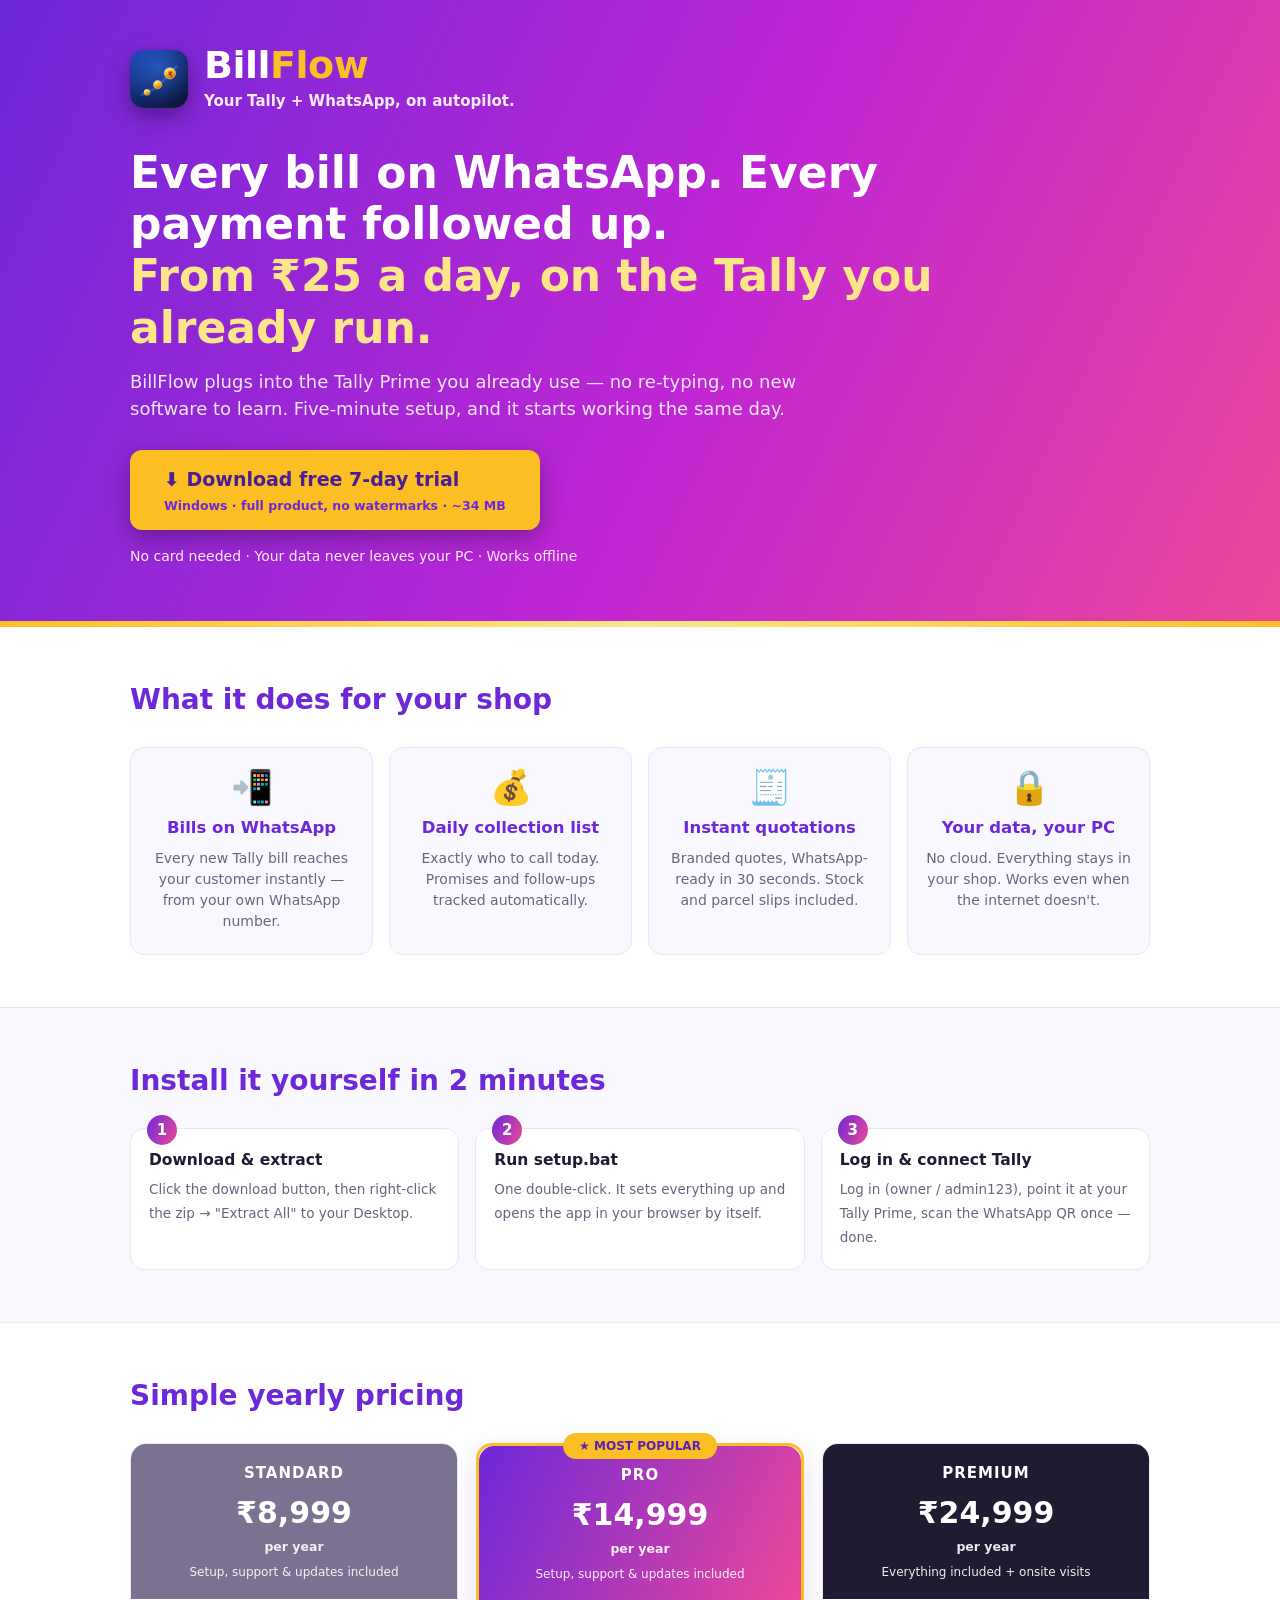
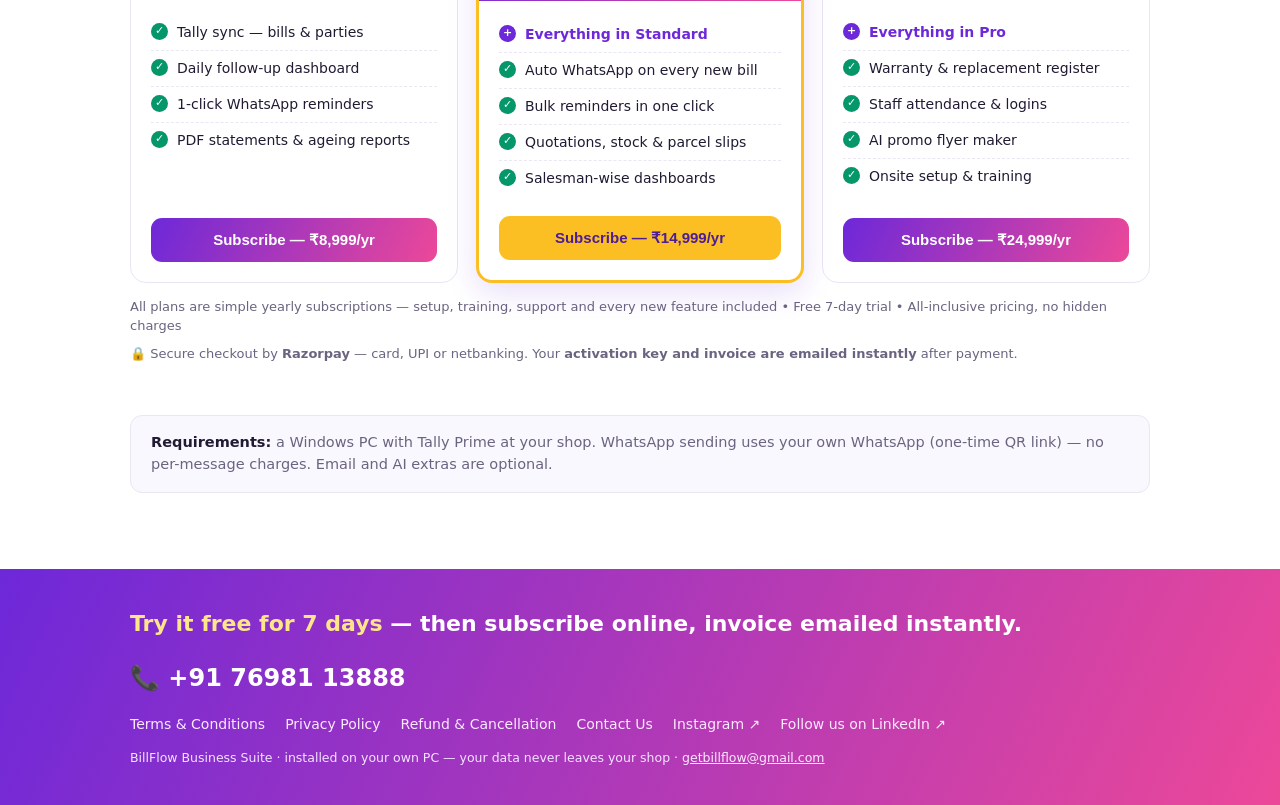
==== commit 35d223cc: "Add Follow us on LinkedIn link to footer" ====
--- a/index.html
+++ b/index.html
@@ -195,7 +195,7 @@
       <a href="privacy.html" style="color:#fde9ff;text-decoration:none">Privacy Policy</a>
       <a href="refund.html" style="color:#fde9ff;text-decoration:none">Refund &amp; Cancellation</a>
       <a href="contact.html" style="color:#fde9ff;text-decoration:none">Contact Us</a>
-      <a href="https://www.instagram.com/getbillflow" target="_blank" rel="noopener" style="color:#fde9ff;text-decoration:none">Instagram ↗</a>
+      <a href="https://www.instagram.com/getbillflow" target="_blank" rel="noopener" style="color:#fde9ff;text-decoration:none">Instagram ↗</a><a href="https://www.linkedin.com/company/getbillflow" target="_blank" rel="noopener" style="color:#fde9ff;text-decoration:none">Follow us on LinkedIn ↗</a>
     </div>
     <div class="fsmall" style="margin-top:14px">BillFlow Business Suite · installed on your own PC — your data never leaves your shop · <a href="mailto:getbillflow@gmail.com" style="color:#fde9ff">getbillflow@gmail.com</a></div>
   </div>
